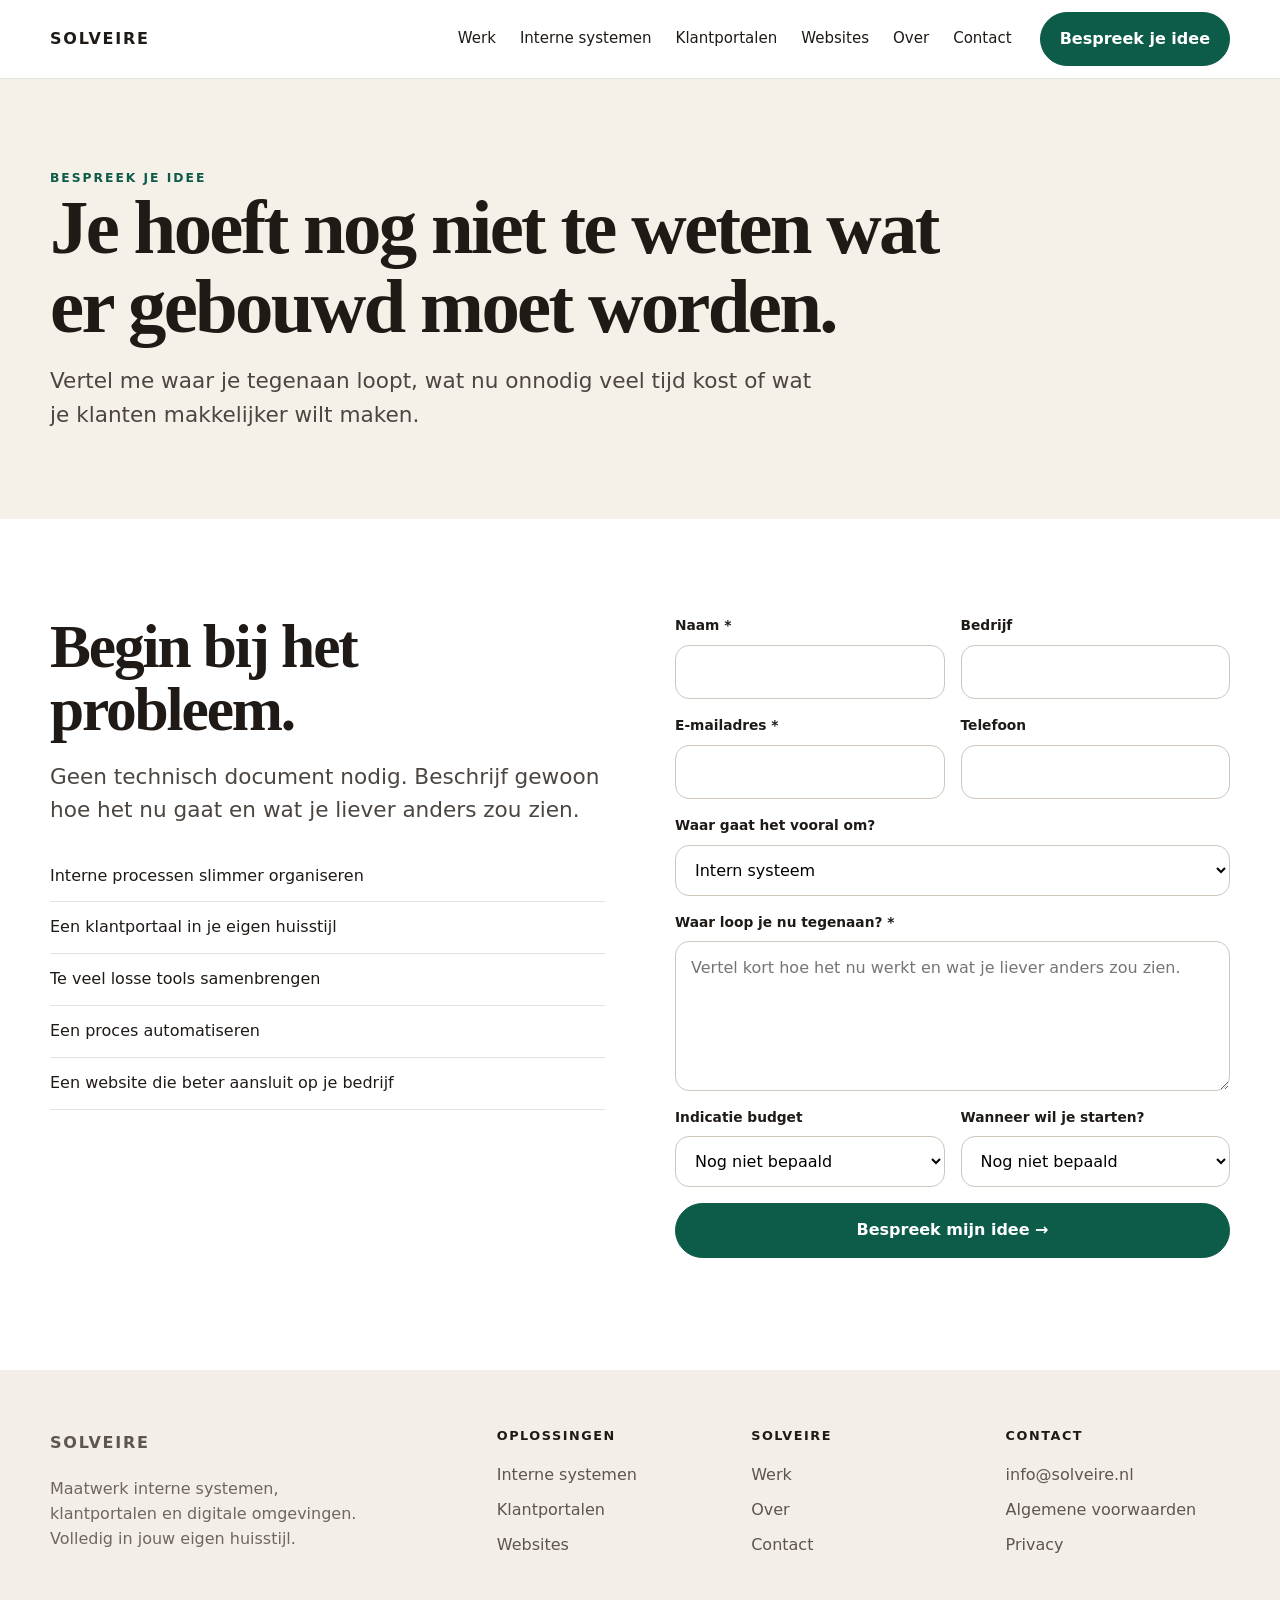
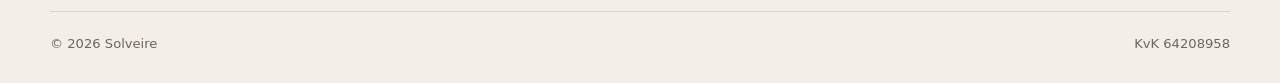
==== contact/index.html @ a2d04979 "Add contact intake page" ====
<!doctype html><html lang="nl"><head><meta charset="utf-8"><meta name="viewport" content="width=device-width,initial-scale=1"><title>Contact | Bespreek je idee met Solveire</title><meta name="description" content="Vertel waar je bedrijf tegenaan loopt. Solveire denkt mee over een maatwerk intern systeem, klantportaal of website."><link rel="stylesheet" href="/assets/site.css"></head><body><header class="site-header"><div class="wrap nav"><a class="brand" href="/">SOLVEIRE</a><button class="menu-btn" data-menu aria-label="Menu">☰</button><nav class="nav-links"><a href="/werk/">Werk</a><a href="/interne-systemen/">Interne systemen</a><a href="/klantportalen/">Klantportalen</a><a href="/websites/">Websites</a><a href="/over/">Over</a><a href="/contact/">Contact</a></nav><a class="btn btn-primary" href="/contact/">Bespreek je idee</a></div></header>
<main><section class="page-hero"><div class="wrap"><div class="eyebrow">Bespreek je idee</div><h1>Je hoeft nog niet te weten wat er gebouwd moet worden.</h1><p class="lead">Vertel me waar je tegenaan loopt, wat nu onnodig veel tijd kost of wat je klanten makkelijker wilt maken.</p></div></section>
<section class="section"><div class="wrap two-col"><div><h2>Begin bij het probleem.</h2><p class="lead">Geen technisch document nodig. Beschrijf gewoon hoe het nu gaat en wat je liever anders zou zien.</p><ul class="list"><li>Interne processen slimmer organiseren</li><li>Een klantportaal in je eigen huisstijl</li><li>Te veel losse tools samenbrengen</li><li>Een proces automatiseren</li><li>Een website die beter aansluit op je bedrijf</li></ul></div><form class="form" data-intake>
<div class="form-grid"><div class="field"><label for="name">Naam *</label><input id="name" name="name" required></div><div class="field"><label for="company">Bedrijf</label><input id="company" name="company"></div></div>
<div class="form-grid"><div class="field"><label for="email">E-mailadres *</label><input id="email" name="email" type="email" required></div><div class="field"><label for="phone">Telefoon</label><input id="phone" name="phone" type="tel"></div></div>
<div class="field"><label for="project_type">Waar gaat het vooral om?</label><select id="project_type" name="project_type"><option>Intern systeem</option><option>Klantportaal</option><option>Processen automatiseren</option><option>Website op maat</option><option>Combinatie / weet ik nog niet</option></select></div>
<div class="field"><label for="goal">Waar loop je nu tegenaan? *</label><textarea id="goal" name="goal" required placeholder="Vertel kort hoe het nu werkt en wat je liever anders zou zien."></textarea></div>
<div class="form-grid"><div class="field"><label for="budget">Indicatie budget</label><select id="budget" name="budget"><option value="">Nog niet bepaald</option><option>Tot €1.500</option><option>€1.500 – €3.000</option><option>€3.000 – €5.000</option><option>€5.000+</option></select></div><div class="field"><label for="timing">Wanneer wil je starten?</label><select id="timing" name="timing"><option value="">Nog niet bepaald</option><option>Zo snel mogelijk</option><option>Binnen 1 maand</option><option>Binnen 3 maanden</option><option>Later</option></select></div></div>
<button class="btn btn-primary" type="submit">Bespreek mijn idee →</button><div class="status" aria-live="polite"></div></form></div></section></main><footer class="footer"><div class="wrap"><div class="footer-grid"><div><a class="brand" href="/">SOLVEIRE</a><p class="muted" style="max-width:330px;margin-top:16px">Maatwerk interne systemen, klantportalen en digitale omgevingen. Volledig in jouw eigen huisstijl.</p></div><div><h4>Oplossingen</h4><a href="/interne-systemen/">Interne systemen</a><a href="/klantportalen/">Klantportalen</a><a href="/websites/">Websites</a></div><div><h4>Solveire</h4><a href="/werk/">Werk</a><a href="/over/">Over</a><a href="/contact/">Contact</a></div><div><h4>Contact</h4><a href="mailto:info@solveire.nl">info@solveire.nl</a><a href="/algemene-voorwaarden/">Algemene voorwaarden</a><a href="/privacy/">Privacy</a></div></div><div class="footer-bottom"><span>© 2026 Solveire</span><span>KvK 64208958</span></div></div></footer><script src="/assets/site.js"></script></body></html>
---- assets/site.css ----
:root{
  --ink:#201a17;--muted:#6f665f;--emerald:#0d5b49;--emerald-dark:#083f34;--cream:#f6f1e8;--sand:#ebe2d6;--white:#fff;--line:rgba(32,26,23,.12);
  --radius:24px;--shadow:0 20px 60px rgba(25,20,16,.10);--max:1180px;
}
*{box-sizing:border-box}html{scroll-behavior:smooth}body{margin:0;font-family:Inter,ui-sans-serif,system-ui,-apple-system,BlinkMacSystemFont,"Segoe UI",sans-serif;color:var(--ink);background:var(--white);line-height:1.55}
a{color:inherit;text-decoration:none}button,input,textarea,select{font:inherit}img{max-width:100%;display:block}
.wrap{width:min(var(--max),calc(100% - 40px));margin:auto}
.eyebrow{font-size:.77rem;letter-spacing:.16em;text-transform:uppercase;font-weight:800;color:var(--emerald)}
h1,h2,h3{font-family:Georgia,"Times New Roman",serif;letter-spacing:-.035em;line-height:1.03;margin:0 0 18px}
h1{font-size:clamp(3.1rem,7vw,6.8rem);max-width:960px}h2{font-size:clamp(2.25rem,4.8vw,4.6rem);max-width:880px}h3{font-size:clamp(1.55rem,2.4vw,2.35rem)}
p{margin:0 0 18px}.lead{font-size:clamp(1.08rem,1.7vw,1.35rem);max-width:780px;color:#4c4540}.muted{color:var(--muted)}
.site-header{position:sticky;top:0;z-index:50;background:rgba(255,255,255,.92);backdrop-filter:blur(18px);border-bottom:1px solid var(--line)}
.nav{min-height:78px;display:flex;align-items:center;gap:28px}.brand{font-weight:900;letter-spacing:.11em}.nav-links{display:flex;gap:24px;margin-left:auto;align-items:center;font-size:.94rem}.nav-links a:hover{color:var(--emerald)}
.btn{display:inline-flex;align-items:center;justify-content:center;gap:10px;border:1px solid var(--ink);padding:14px 19px;border-radius:999px;font-weight:750;transition:.2s ease;background:transparent;cursor:pointer}.btn:hover{transform:translateY(-2px);box-shadow:0 10px 24px rgba(0,0,0,.09)}.btn-primary{background:var(--emerald);color:white;border-color:var(--emerald)}.btn-dark{background:var(--ink);color:white}.btn-light{background:white;border-color:white;color:var(--ink)}.btn-link{border:0;padding:0;border-radius:0;color:var(--emerald)}
.menu-btn{display:none;margin-left:auto;border:0;background:none;font-size:1.5rem}
.hero{padding:86px 0 74px;background:linear-gradient(180deg,var(--cream),#fff)}.hero-grid{display:grid;grid-template-columns:1.08fr .92fr;gap:54px;align-items:center}.hero h1{font-size:clamp(3.2rem,6.5vw,6rem)}.hero-actions{display:flex;gap:14px;flex-wrap:wrap;margin-top:30px}.micro{font-size:.88rem;color:var(--muted);margin-top:20px}
.visual-stack{position:relative;min-height:510px}.visual-panel{position:absolute;background:white;border:1px solid rgba(13,91,73,.15);box-shadow:var(--shadow);border-radius:26px;overflow:hidden}.visual-panel.main{inset:40px 0 40px 34px}.visual-panel.small{right:-16px;bottom:0;width:58%;padding:20px}.visual-top{height:48px;border-bottom:1px solid var(--line);display:flex;align-items:center;padding:0 18px;gap:8px}.dot{width:8px;height:8px;border-radius:50%;background:#d9d0c6}.dashboard{display:grid;grid-template-columns:145px 1fr;min-height:380px}.dash-side{background:var(--emerald-dark);padding:22px;color:white}.dash-side b{display:block;margin-bottom:24px}.dash-side span{display:block;opacity:.72;padding:7px 0;font-size:.8rem}.dash-main{padding:26px}.dash-main .bar{height:11px;background:#e7eee9;border-radius:99px;margin:10px 0}.dash-main .bar.w1{width:70%}.dash-main .bar.w2{width:44%}.mini-grid{display:grid;grid-template-columns:repeat(2,1fr);gap:12px;margin-top:28px}.mini-card{border:1px solid var(--line);padding:15px;border-radius:16px}.mini-card strong{font-size:1.4rem;display:block}
.section{padding:96px 0}.section-soft{background:var(--cream)}.section-dark{background:var(--emerald-dark);color:white}.section-dark .lead,.section-dark .muted{color:rgba(255,255,255,.72)}
.intro-split{display:grid;grid-template-columns:.8fr 1.2fr;gap:70px;align-items:start}.intro-split .big-copy{font-size:clamp(1.4rem,2.7vw,2.25rem);line-height:1.28;font-family:Georgia,"Times New Roman",serif}
.cards{display:grid;grid-template-columns:repeat(3,1fr);gap:18px;margin-top:44px}.card{border-top:1px solid var(--ink);padding:26px 2px 10px}.card .num{font-size:.8rem;letter-spacing:.12em;color:var(--emerald);font-weight:800;margin-bottom:44px}.card p{color:var(--muted)}
.statement{padding:110px 0}.statement h2{max-width:1000px}.statement strong{color:var(--emerald)}
.brand-band{display:grid;grid-template-columns:1fr 1fr;gap:28px;align-items:center}.brand-sample{border-radius:28px;background:var(--emerald);padding:34px;color:white;min-height:410px;display:flex;flex-direction:column;justify-content:space-between}.brand-sample .portal{background:white;color:var(--ink);border-radius:20px;padding:22px}.portal-row{display:flex;justify-content:space-between;padding:12px 0;border-bottom:1px solid var(--line)}
.process{display:grid;grid-template-columns:repeat(5,1fr);gap:14px;margin-top:44px}.step{padding:22px;border:1px solid var(--line);border-radius:18px;min-height:190px}.step b{font-size:.78rem;color:var(--emerald);letter-spacing:.12em}.step h3{font-family:inherit;font-size:1.08rem;letter-spacing:-.01em;margin-top:38px}
.case-grid{display:grid;grid-template-columns:repeat(3,1fr);gap:20px;margin-top:40px}.case{border:1px solid var(--line);border-radius:22px;overflow:hidden;background:white}.case-visual{aspect-ratio:16/10;background:linear-gradient(135deg,#0d5b49,#18312a);padding:24px;color:white;display:flex;align-items:end}.case-body{padding:24px}.tag{display:inline-flex;padding:7px 10px;border:1px solid var(--line);border-radius:999px;font-size:.76rem;margin-bottom:14px}
.cta{padding:90px 0;background:var(--ink);color:white}.cta-grid{display:grid;grid-template-columns:1.2fr .8fr;gap:50px;align-items:end}.cta h2{max-width:780px}.cta .lead{color:rgba(255,255,255,.68)}
.page-hero{padding:90px 0 70px;background:var(--cream)}.page-hero h1{font-size:clamp(3rem,6vw,5.8rem)}
.feature-grid{display:grid;grid-template-columns:repeat(2,1fr);gap:1px;background:var(--line);border:1px solid var(--line);margin-top:45px}.feature{background:white;padding:32px}.feature h3{font-family:inherit;font-size:1.18rem;letter-spacing:0}.feature p{color:var(--muted)}
.two-col{display:grid;grid-template-columns:1fr 1fr;gap:70px;align-items:start}.list{padding:0;margin:24px 0 0;list-style:none}.list li{padding:13px 0;border-bottom:1px solid var(--line)}
.form{display:grid;gap:16px}.form-grid{display:grid;grid-template-columns:1fr 1fr;gap:16px}.field{display:grid;gap:8px}.field label{font-size:.86rem;font-weight:750}.field input,.field textarea,.field select{width:100%;border:1px solid #cfc6bd;background:white;border-radius:14px;padding:14px 15px;outline:none}.field input:focus,.field textarea:focus,.field select:focus{border-color:var(--emerald);box-shadow:0 0 0 3px rgba(13,91,73,.10)}.field textarea{min-height:150px;resize:vertical}.status{font-size:.9rem}
.footer{padding:56px 0 28px;background:#f3eee7}.footer-grid{display:grid;grid-template-columns:1.3fr repeat(3,.7fr);gap:30px}.footer h4{margin:0 0 12px;font-size:.8rem;text-transform:uppercase;letter-spacing:.12em}.footer a{display:block;padding:5px 0;color:#5e554f}.footer-bottom{display:flex;justify-content:space-between;border-top:1px solid var(--line);padding-top:22px;margin-top:42px;font-size:.82rem;color:var(--muted)}
@media(max-width:900px){.nav-links{display:none;position:absolute;top:78px;left:0;right:0;background:white;padding:22px 20px;border-bottom:1px solid var(--line);flex-direction:column;align-items:flex-start}.nav-links.open{display:flex}.menu-btn{display:block}.nav>.btn{display:none}.hero-grid,.intro-split,.brand-band,.two-col,.cta-grid{grid-template-columns:1fr}.visual-stack{min-height:430px}.cards,.case-grid{grid-template-columns:1fr}.process{grid-template-columns:1fr 1fr}.footer-grid{grid-template-columns:1fr 1fr}.hero{padding-top:62px}}
@media(max-width:560px){.wrap{width:min(100% - 28px,var(--max))}.section{padding:72px 0}.hero{padding:56px 0}.hero-actions{flex-direction:column;align-items:stretch}.visual-stack{min-height:350px}.visual-panel.main{inset:20px 0 32px 0}.visual-panel.small{display:none}.dashboard{grid-template-columns:92px 1fr}.dash-side{padding:14px}.dash-main{padding:16px}.process,.feature-grid,.form-grid,.footer-grid{grid-template-columns:1fr}.cta{padding:70px 0}.footer-bottom{display:block}.footer-bottom span{display:block;margin-top:8px}}
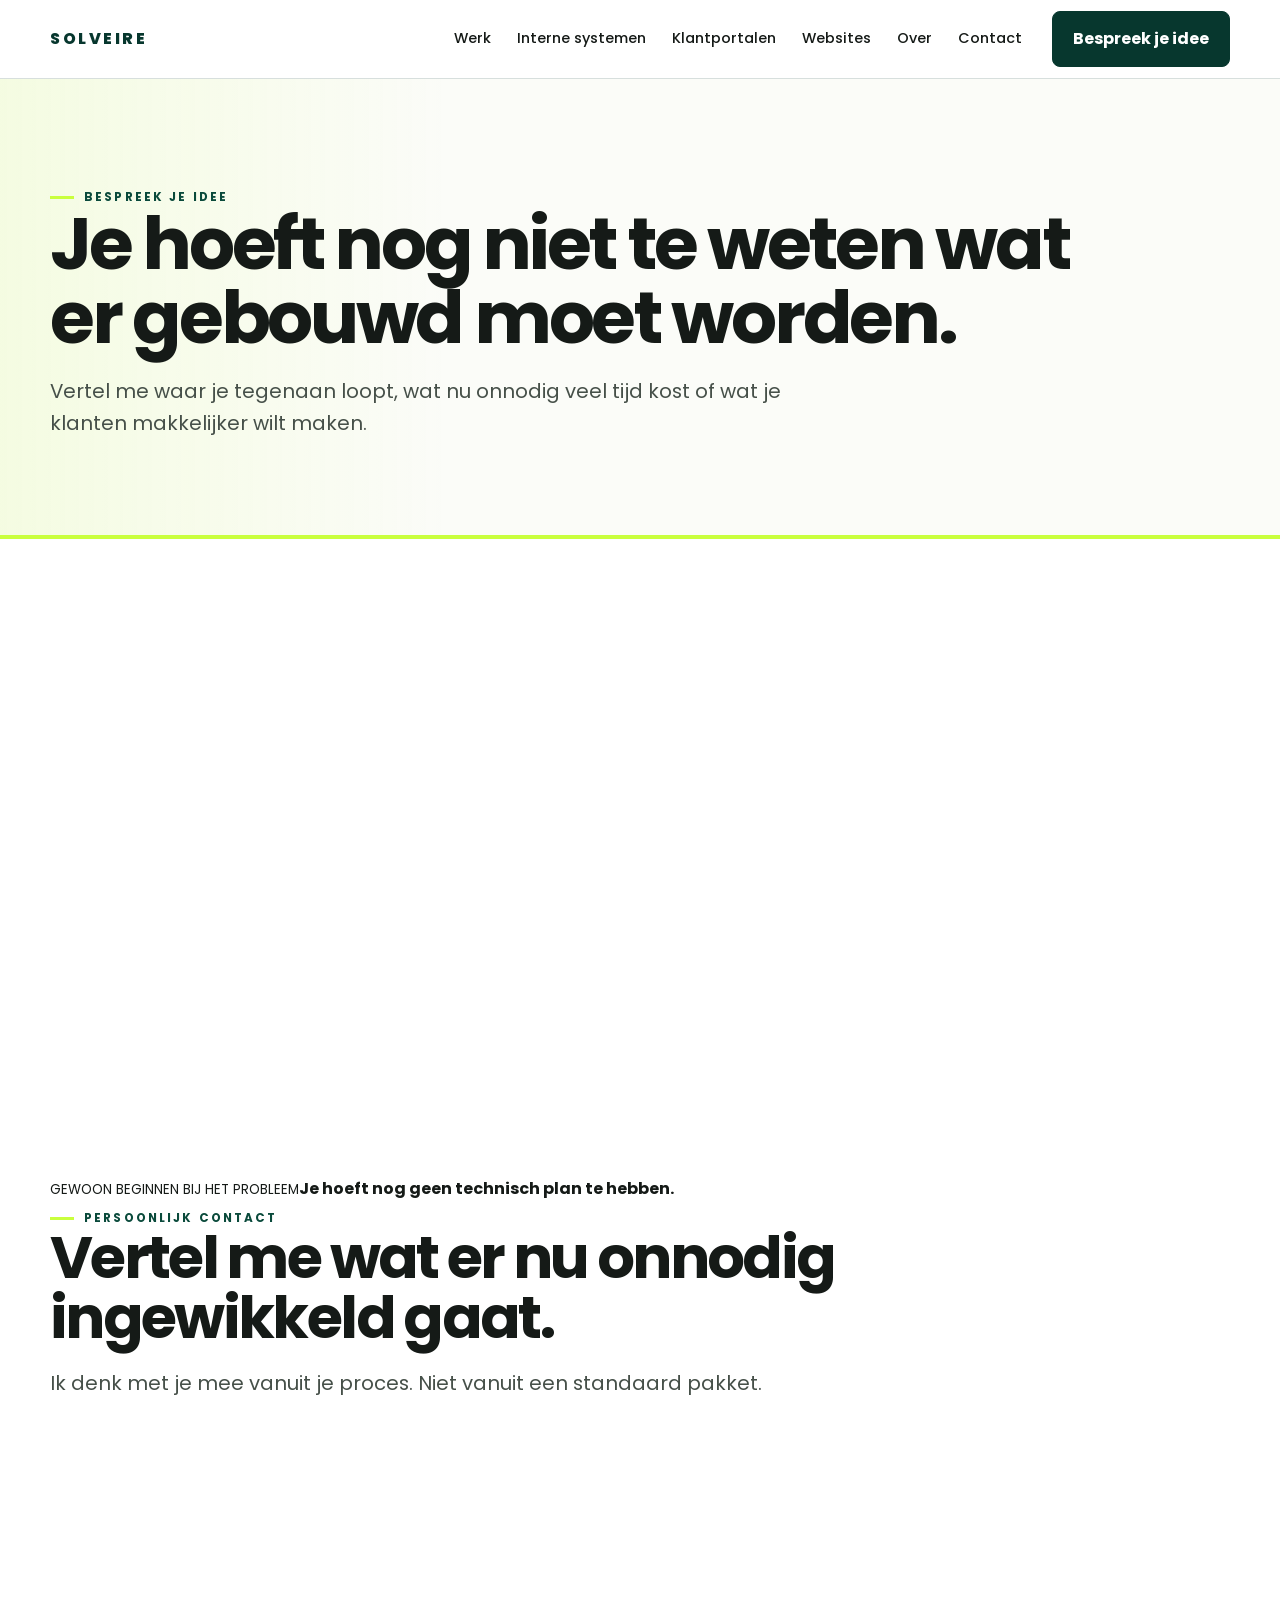
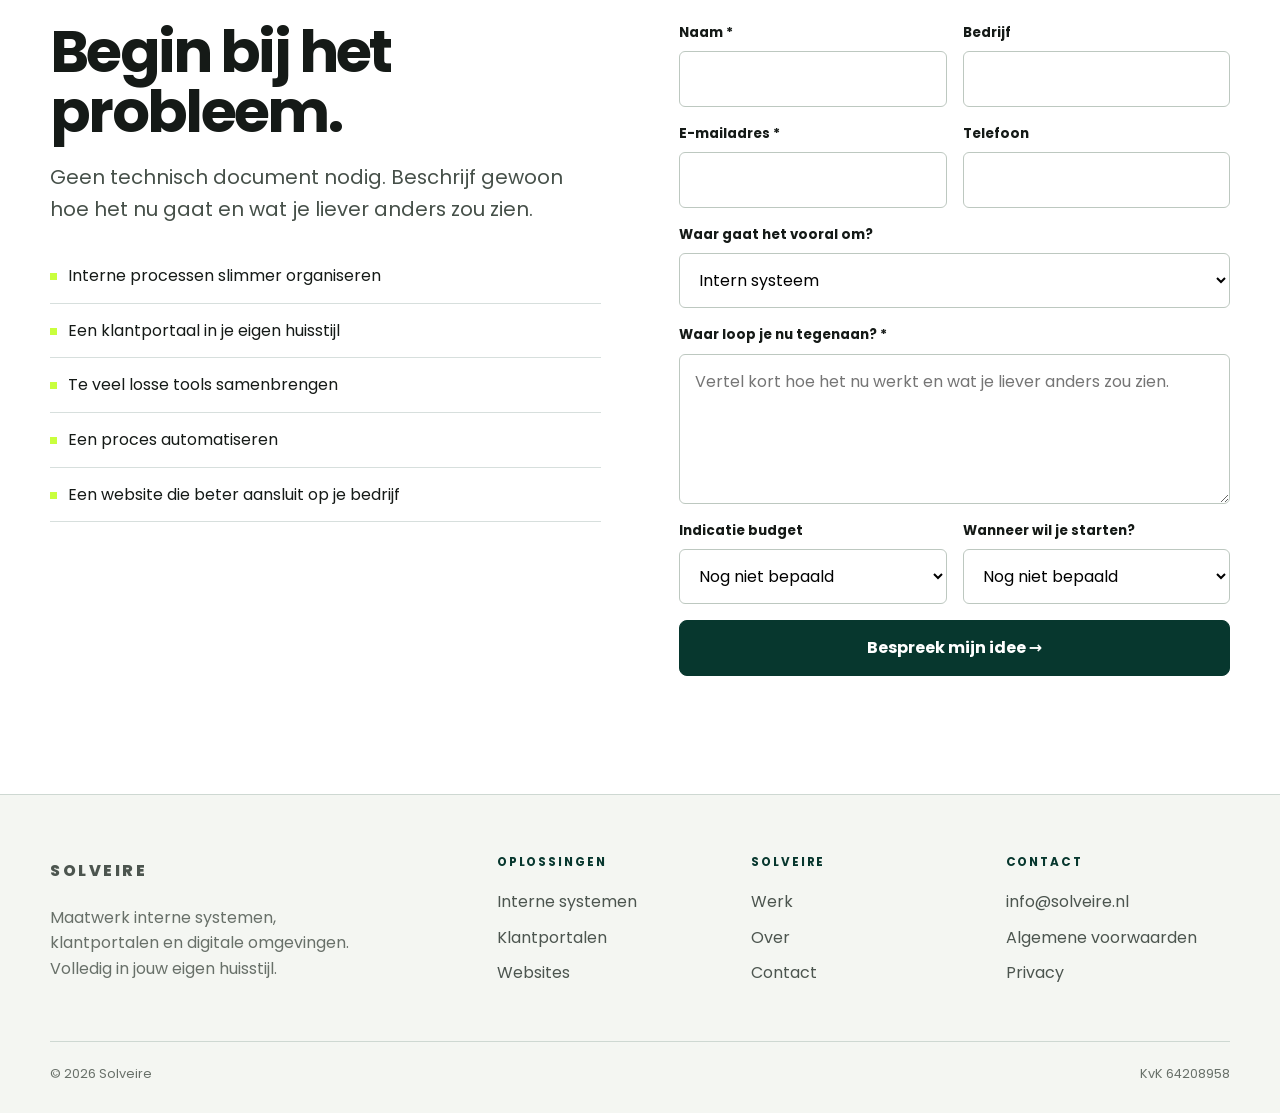
==== commit e26f9be1: "Integrate founder photography across contact/index.html" ====
--- a/contact/index.html
+++ b/contact/index.html
@@ -1,6 +1,6 @@
 <!doctype html><html lang="nl"><head><meta charset="utf-8"><meta name="viewport" content="width=device-width,initial-scale=1"><title>Contact | Bespreek je idee met Solveire</title><meta name="description" content="Vertel waar je bedrijf tegenaan loopt. Solveire denkt mee over een maatwerk intern systeem, klantportaal of website."><link rel="stylesheet" href="/assets/site.css"></head><body><header class="site-header"><div class="wrap nav"><a class="brand" href="/">SOLVEIRE</a><button class="menu-btn" data-menu aria-label="Menu">☰</button><nav class="nav-links"><a href="/werk/">Werk</a><a href="/interne-systemen/">Interne systemen</a><a href="/klantportalen/">Klantportalen</a><a href="/websites/">Websites</a><a href="/over/">Over</a><a href="/contact/">Contact</a></nav><a class="btn btn-primary" href="/contact/">Bespreek je idee</a></div></header>
 <main><section class="page-hero"><div class="wrap"><div class="eyebrow">Bespreek je idee</div><h1>Je hoeft nog niet te weten wat er gebouwd moet worden.</h1><p class="lead">Vertel me waar je tegenaan loopt, wat nu onnodig veel tijd kost of wat je klanten makkelijker wilt maken.</p></div></section>
-<section class="section"><div class="wrap two-col"><div><h2>Begin bij het probleem.</h2><p class="lead">Geen technisch document nodig. Beschrijf gewoon hoe het nu gaat en wat je liever anders zou zien.</p><ul class="list"><li>Interne processen slimmer organiseren</li><li>Een klantportaal in je eigen huisstijl</li><li>Te veel losse tools samenbrengen</li><li>Een proces automatiseren</li><li>Een website die beter aansluit op je bedrijf</li></ul></div><form class="form" data-intake>
+<section class="section contact-intro"><div class="wrap contact-photo-grid"><div class="photo-stage photo-stage-dark contact-photo"><img src="/assets/photos/portrait-close.webp" alt="Prescilla van Solveire"><div class="photo-ui-card"><small>GEWOON BEGINNEN BIJ HET PROBLEEM</small><strong>Je hoeft nog geen technisch plan te hebben.</strong></div></div><div><div class="eyebrow">Persoonlijk contact</div><h2>Vertel me wat er nu onnodig ingewikkeld gaat.</h2><p class="lead">Ik denk met je mee vanuit je proces. Niet vanuit een standaard pakket.</p></div></div></section><section class="section"><div class="wrap two-col"><div><h2>Begin bij het probleem.</h2><p class="lead">Geen technisch document nodig. Beschrijf gewoon hoe het nu gaat en wat je liever anders zou zien.</p><ul class="list"><li>Interne processen slimmer organiseren</li><li>Een klantportaal in je eigen huisstijl</li><li>Te veel losse tools samenbrengen</li><li>Een proces automatiseren</li><li>Een website die beter aansluit op je bedrijf</li></ul></div><form class="form" data-intake>
 <div class="form-grid"><div class="field"><label for="name">Naam *</label><input id="name" name="name" required></div><div class="field"><label for="company">Bedrijf</label><input id="company" name="company"></div></div>
 <div class="form-grid"><div class="field"><label for="email">E-mailadres *</label><input id="email" name="email" type="email" required></div><div class="field"><label for="phone">Telefoon</label><input id="phone" name="phone" type="tel"></div></div>
 <div class="field"><label for="project_type">Waar gaat het vooral om?</label><select id="project_type" name="project_type"><option>Intern systeem</option><option>Klantportaal</option><option>Processen automatiseren</option><option>Website op maat</option><option>Combinatie / weet ik nog niet</option></select></div>
--- a/assets/site.css
+++ b/assets/site.css
@@ -1,32 +1,283 @@
+@import url('https://fonts.googleapis.com/css2?family=Poppins:wght@400;500;600;700;800&display=swap');
 :root{
-  --ink:#201a17;--muted:#6f665f;--emerald:#0d5b49;--emerald-dark:#083f34;--cream:#f6f1e8;--sand:#ebe2d6;--white:#fff;--line:rgba(32,26,23,.12);
-  --radius:24px;--shadow:0 20px 60px rgba(25,20,16,.10);--max:1180px;
-}
-*{box-sizing:border-box}html{scroll-behavior:smooth}body{margin:0;font-family:Inter,ui-sans-serif,system-ui,-apple-system,BlinkMacSystemFont,"Segoe UI",sans-serif;color:var(--ink);background:var(--white);line-height:1.55}
-a{color:inherit;text-decoration:none}button,input,textarea,select{font:inherit}img{max-width:100%;display:block}
-.wrap{width:min(var(--max),calc(100% - 40px));margin:auto}
-.eyebrow{font-size:.77rem;letter-spacing:.16em;text-transform:uppercase;font-weight:800;color:var(--emerald)}
-h1,h2,h3{font-family:Georgia,"Times New Roman",serif;letter-spacing:-.035em;line-height:1.03;margin:0 0 18px}
-h1{font-size:clamp(3.1rem,7vw,6.8rem);max-width:960px}h2{font-size:clamp(2.25rem,4.8vw,4.6rem);max-width:880px}h3{font-size:clamp(1.55rem,2.4vw,2.35rem)}
-p{margin:0 0 18px}.lead{font-size:clamp(1.08rem,1.7vw,1.35rem);max-width:780px;color:#4c4540}.muted{color:var(--muted)}
-.site-header{position:sticky;top:0;z-index:50;background:rgba(255,255,255,.92);backdrop-filter:blur(18px);border-bottom:1px solid var(--line)}
-.nav{min-height:78px;display:flex;align-items:center;gap:28px}.brand{font-weight:900;letter-spacing:.11em}.nav-links{display:flex;gap:24px;margin-left:auto;align-items:center;font-size:.94rem}.nav-links a:hover{color:var(--emerald)}
-.btn{display:inline-flex;align-items:center;justify-content:center;gap:10px;border:1px solid var(--ink);padding:14px 19px;border-radius:999px;font-weight:750;transition:.2s ease;background:transparent;cursor:pointer}.btn:hover{transform:translateY(-2px);box-shadow:0 10px 24px rgba(0,0,0,.09)}.btn-primary{background:var(--emerald);color:white;border-color:var(--emerald)}.btn-dark{background:var(--ink);color:white}.btn-light{background:white;border-color:white;color:var(--ink)}.btn-link{border:0;padding:0;border-radius:0;color:var(--emerald)}
+  --ink:#151a17;
+  --muted:#687069;
+  --emerald:#0a4a3b;
+  --emerald-deep:#07372e;
+  --lime:#c9ff3d;
+  --lime-soft:#efffc3;
+  --cream:#f7f7f2;
+  --white:#ffffff;
+  --line:rgba(7,55,46,.16);
+  --shadow:0 18px 50px rgba(7,55,46,.10);
+  --max:1180px;
+}
+*{box-sizing:border-box}
+html{scroll-behavior:smooth}
+body{
+  margin:0;
+  font-family:Poppins,Inter,ui-sans-serif,system-ui,-apple-system,BlinkMacSystemFont,"Segoe UI",sans-serif;
+  color:var(--ink);
+  background:var(--white);
+  line-height:1.6;
+  -webkit-font-smoothing:antialiased;
+}
+a{color:inherit;text-decoration:none}
+button,input,textarea,select{font:inherit}
+img{max-width:100%;display:block}
+.wrap{width:min(var(--max),calc(100% - 44px));margin:auto}
+
+.eyebrow{
+  display:inline-flex;align-items:center;gap:10px;
+  font-size:.74rem;letter-spacing:.18em;text-transform:uppercase;
+  font-weight:700;color:var(--emerald);
+}
+.eyebrow:before{content:"";width:24px;height:3px;background:var(--lime);display:inline-block}
+
+h1,h2,h3{
+  font-family:Poppins,Inter,ui-sans-serif,system-ui,sans-serif;
+  letter-spacing:-.045em;
+  line-height:1.02;
+  margin:0 0 20px;
+  font-weight:650;
+}
+h1{font-size:clamp(3rem,6.6vw,6.2rem);max-width:1040px}
+h2{font-size:clamp(2.2rem,4.6vw,4.5rem);max-width:920px}
+h3{font-size:clamp(1.45rem,2vw,2.05rem)}
+p{margin:0 0 18px}
+.lead{font-size:clamp(1.05rem,1.55vw,1.27rem);max-width:790px;color:#465049;font-weight:400}
+.muted{color:var(--muted)}
+
+.site-header{
+  position:sticky;top:0;z-index:50;
+  background:rgba(255,255,255,.94);
+  backdrop-filter:blur(18px);
+  border-bottom:1px solid var(--line)
+}
+.nav{min-height:78px;display:flex;align-items:center;gap:30px}
+.brand{font-weight:800;letter-spacing:.16em;color:var(--emerald-deep)}
+.nav-links{display:flex;gap:26px;margin-left:auto;align-items:center;font-size:.9rem;font-weight:500}
+.nav-links a{position:relative}
+.nav-links a:after{content:"";position:absolute;left:0;bottom:-9px;width:0;height:2px;background:var(--lime);transition:.2s ease}
+.nav-links a:hover:after{width:100%}
+
+.btn{
+  display:inline-flex;align-items:center;justify-content:center;gap:10px;
+  border:1px solid var(--emerald-deep);
+  padding:14px 20px;
+  border-radius:8px;
+  font-weight:650;
+  transition:.2s ease;
+  background:transparent;cursor:pointer;
+}
+.btn:hover{transform:translateY(-2px);box-shadow:0 10px 24px rgba(7,55,46,.10)}
+.btn-primary{background:var(--emerald-deep);color:white;border-color:var(--emerald-deep);box-shadow:none}.btn-primary:hover{background:var(--emerald);border-color:var(--emerald)}
+.btn-dark{background:var(--ink);color:white}
+.btn-light{background:white;border-color:white;color:var(--emerald-deep)}
+.btn-link{border:0;padding:0;border-radius:0;color:var(--emerald-deep);box-shadow:none}
+.btn-link:hover{box-shadow:none;transform:none;color:var(--emerald)}
 .menu-btn{display:none;margin-left:auto;border:0;background:none;font-size:1.5rem}
-.hero{padding:86px 0 74px;background:linear-gradient(180deg,var(--cream),#fff)}.hero-grid{display:grid;grid-template-columns:1.08fr .92fr;gap:54px;align-items:center}.hero h1{font-size:clamp(3.2rem,6.5vw,6rem)}.hero-actions{display:flex;gap:14px;flex-wrap:wrap;margin-top:30px}.micro{font-size:.88rem;color:var(--muted);margin-top:20px}
-.visual-stack{position:relative;min-height:510px}.visual-panel{position:absolute;background:white;border:1px solid rgba(13,91,73,.15);box-shadow:var(--shadow);border-radius:26px;overflow:hidden}.visual-panel.main{inset:40px 0 40px 34px}.visual-panel.small{right:-16px;bottom:0;width:58%;padding:20px}.visual-top{height:48px;border-bottom:1px solid var(--line);display:flex;align-items:center;padding:0 18px;gap:8px}.dot{width:8px;height:8px;border-radius:50%;background:#d9d0c6}.dashboard{display:grid;grid-template-columns:145px 1fr;min-height:380px}.dash-side{background:var(--emerald-dark);padding:22px;color:white}.dash-side b{display:block;margin-bottom:24px}.dash-side span{display:block;opacity:.72;padding:7px 0;font-size:.8rem}.dash-main{padding:26px}.dash-main .bar{height:11px;background:#e7eee9;border-radius:99px;margin:10px 0}.dash-main .bar.w1{width:70%}.dash-main .bar.w2{width:44%}.mini-grid{display:grid;grid-template-columns:repeat(2,1fr);gap:12px;margin-top:28px}.mini-card{border:1px solid var(--line);padding:15px;border-radius:16px}.mini-card strong{font-size:1.4rem;display:block}
-.section{padding:96px 0}.section-soft{background:var(--cream)}.section-dark{background:var(--emerald-dark);color:white}.section-dark .lead,.section-dark .muted{color:rgba(255,255,255,.72)}
-.intro-split{display:grid;grid-template-columns:.8fr 1.2fr;gap:70px;align-items:start}.intro-split .big-copy{font-size:clamp(1.4rem,2.7vw,2.25rem);line-height:1.28;font-family:Georgia,"Times New Roman",serif}
-.cards{display:grid;grid-template-columns:repeat(3,1fr);gap:18px;margin-top:44px}.card{border-top:1px solid var(--ink);padding:26px 2px 10px}.card .num{font-size:.8rem;letter-spacing:.12em;color:var(--emerald);font-weight:800;margin-bottom:44px}.card p{color:var(--muted)}
-.statement{padding:110px 0}.statement h2{max-width:1000px}.statement strong{color:var(--emerald)}
-.brand-band{display:grid;grid-template-columns:1fr 1fr;gap:28px;align-items:center}.brand-sample{border-radius:28px;background:var(--emerald);padding:34px;color:white;min-height:410px;display:flex;flex-direction:column;justify-content:space-between}.brand-sample .portal{background:white;color:var(--ink);border-radius:20px;padding:22px}.portal-row{display:flex;justify-content:space-between;padding:12px 0;border-bottom:1px solid var(--line)}
-.process{display:grid;grid-template-columns:repeat(5,1fr);gap:14px;margin-top:44px}.step{padding:22px;border:1px solid var(--line);border-radius:18px;min-height:190px}.step b{font-size:.78rem;color:var(--emerald);letter-spacing:.12em}.step h3{font-family:inherit;font-size:1.08rem;letter-spacing:-.01em;margin-top:38px}
-.case-grid{display:grid;grid-template-columns:repeat(3,1fr);gap:20px;margin-top:40px}.case{border:1px solid var(--line);border-radius:22px;overflow:hidden;background:white}.case-visual{aspect-ratio:16/10;background:linear-gradient(135deg,#0d5b49,#18312a);padding:24px;color:white;display:flex;align-items:end}.case-body{padding:24px}.tag{display:inline-flex;padding:7px 10px;border:1px solid var(--line);border-radius:999px;font-size:.76rem;margin-bottom:14px}
-.cta{padding:90px 0;background:var(--ink);color:white}.cta-grid{display:grid;grid-template-columns:1.2fr .8fr;gap:50px;align-items:end}.cta h2{max-width:780px}.cta .lead{color:rgba(255,255,255,.68)}
-.page-hero{padding:90px 0 70px;background:var(--cream)}.page-hero h1{font-size:clamp(3rem,6vw,5.8rem)}
-.feature-grid{display:grid;grid-template-columns:repeat(2,1fr);gap:1px;background:var(--line);border:1px solid var(--line);margin-top:45px}.feature{background:white;padding:32px}.feature h3{font-family:inherit;font-size:1.18rem;letter-spacing:0}.feature p{color:var(--muted)}
-.two-col{display:grid;grid-template-columns:1fr 1fr;gap:70px;align-items:start}.list{padding:0;margin:24px 0 0;list-style:none}.list li{padding:13px 0;border-bottom:1px solid var(--line)}
-.form{display:grid;gap:16px}.form-grid{display:grid;grid-template-columns:1fr 1fr;gap:16px}.field{display:grid;gap:8px}.field label{font-size:.86rem;font-weight:750}.field input,.field textarea,.field select{width:100%;border:1px solid #cfc6bd;background:white;border-radius:14px;padding:14px 15px;outline:none}.field input:focus,.field textarea:focus,.field select:focus{border-color:var(--emerald);box-shadow:0 0 0 3px rgba(13,91,73,.10)}.field textarea{min-height:150px;resize:vertical}.status{font-size:.9rem}
-.footer{padding:56px 0 28px;background:#f3eee7}.footer-grid{display:grid;grid-template-columns:1.3fr repeat(3,.7fr);gap:30px}.footer h4{margin:0 0 12px;font-size:.8rem;text-transform:uppercase;letter-spacing:.12em}.footer a{display:block;padding:5px 0;color:#5e554f}.footer-bottom{display:flex;justify-content:space-between;border-top:1px solid var(--line);padding-top:22px;margin-top:42px;font-size:.82rem;color:var(--muted)}
-@media(max-width:900px){.nav-links{display:none;position:absolute;top:78px;left:0;right:0;background:white;padding:22px 20px;border-bottom:1px solid var(--line);flex-direction:column;align-items:flex-start}.nav-links.open{display:flex}.menu-btn{display:block}.nav>.btn{display:none}.hero-grid,.intro-split,.brand-band,.two-col,.cta-grid{grid-template-columns:1fr}.visual-stack{min-height:430px}.cards,.case-grid{grid-template-columns:1fr}.process{grid-template-columns:1fr 1fr}.footer-grid{grid-template-columns:1fr 1fr}.hero{padding-top:62px}}
-@media(max-width:560px){.wrap{width:min(100% - 28px,var(--max))}.section{padding:72px 0}.hero{padding:56px 0}.hero-actions{flex-direction:column;align-items:stretch}.visual-stack{min-height:350px}.visual-panel.main{inset:20px 0 32px 0}.visual-panel.small{display:none}.dashboard{grid-template-columns:92px 1fr}.dash-side{padding:14px}.dash-main{padding:16px}.process,.feature-grid,.form-grid,.footer-grid{grid-template-columns:1fr}.cta{padding:70px 0}.footer-bottom{display:block}.footer-bottom span{display:block;margin-top:8px}}
+
+.hero{
+  position:relative;
+  padding:100px 0 86px;
+  background:
+    linear-gradient(90deg,rgba(201,255,61,.11),transparent 30%),
+    linear-gradient(180deg,#fbfcf8 0%,#fff 100%);
+  border-bottom:1px solid var(--line);
+}
+.hero:after{
+  content:"";position:absolute;left:0;bottom:0;width:100%;height:4px;
+  background:linear-gradient(90deg,var(--lime) 0 17%,var(--emerald-deep) 17% 100%)
+}
+.hero-grid{display:grid;grid-template-columns:1.08fr .92fr;gap:62px;align-items:center}
+.hero h1{font-size:clamp(3.2rem,6.25vw,5.9rem)}
+.hero-actions{display:flex;gap:14px;flex-wrap:wrap;margin-top:32px}
+.micro{font-size:.84rem;color:var(--muted);margin-top:20px}
+
+.visual-stack{position:relative;min-height:510px}
+.visual-panel{
+  position:absolute;background:white;
+  border:1px solid var(--line);
+  box-shadow:var(--shadow);
+  border-radius:10px;
+  overflow:hidden
+}
+.visual-panel.main{inset:36px 0 42px 34px;border-top:4px solid var(--lime)}
+.visual-panel.small{right:-10px;bottom:0;width:58%;padding:20px;border-left:4px solid var(--lime)}
+.visual-top{height:46px;border-bottom:1px solid var(--line);display:flex;align-items:center;padding:0 18px;gap:8px;background:#fbfcfa}
+.dot{width:7px;height:7px;border-radius:50%;background:#bfc8c2}
+.dashboard{display:grid;grid-template-columns:145px 1fr;min-height:380px}
+.dash-side{background:var(--emerald-deep);padding:22px;color:white}
+.dash-side b{display:block;margin-bottom:26px;color:var(--lime);letter-spacing:.08em}
+.dash-side span{display:block;opacity:.76;padding:7px 0;font-size:.78rem}
+.dash-main{padding:28px}
+.dash-main .bar{height:9px;background:#e8eee9;margin:10px 0;border-radius:2px}
+.dash-main .bar.w1{width:70%}.dash-main .bar.w2{width:44%}
+.mini-grid{display:grid;grid-template-columns:repeat(2,1fr);gap:12px;margin-top:28px}
+.mini-card{border:1px solid var(--line);padding:16px;border-radius:6px}
+.mini-card strong{font-size:1.4rem;display:block;color:var(--emerald-deep)}
+
+.section{padding:102px 0}
+.section-soft{background:var(--cream)}
+.section-dark{background:var(--emerald-deep);color:white}
+.section-dark .lead,.section-dark .muted{color:rgba(255,255,255,.72)}
+.section-dark .eyebrow{color:white}
+.section-dark .eyebrow:before{background:var(--lime)}
+
+.intro-split{display:grid;grid-template-columns:.7fr 1.3fr;gap:80px;align-items:start}
+.intro-split .big-copy{font-size:clamp(1.45rem,2.5vw,2.2rem);line-height:1.3;font-weight:600;letter-spacing:-.03em}
+
+.cards{display:grid;grid-template-columns:repeat(3,1fr);gap:0;margin-top:48px;border-top:1px solid var(--line);border-bottom:1px solid var(--line)}
+.card{padding:34px 30px 30px;border-right:1px solid var(--line);min-height:360px;background:white}
+.card:first-child{border-left:1px solid var(--line)}
+.card .num{font-size:.74rem;letter-spacing:.18em;color:var(--emerald);font-weight:700;margin-bottom:56px}
+.card .num:after{content:"";display:block;width:34px;height:3px;background:var(--lime);margin-top:12px}
+.card p{color:var(--muted)}
+
+.statement{padding:118px 0;border-top:1px solid var(--line);border-bottom:1px solid var(--line)}
+.statement h2{max-width:1040px}
+.statement strong{color:var(--emerald-deep);text-decoration:underline;text-decoration-color:var(--lime);text-decoration-thickness:5px;text-underline-offset:8px}
+
+.brand-band{display:grid;grid-template-columns:1fr 1fr;gap:42px;align-items:center}
+.brand-sample{
+  border-radius:8px;background:var(--emerald);
+  padding:34px;color:white;min-height:410px;
+  display:flex;flex-direction:column;justify-content:space-between;
+  border-top:5px solid var(--lime)
+}
+.brand-sample .portal{background:white;color:var(--ink);border-radius:5px;padding:22px}
+.portal-row{display:flex;justify-content:space-between;padding:12px 0;border-bottom:1px solid var(--line)}
+
+.process{display:grid;grid-template-columns:repeat(5,1fr);gap:0;margin-top:48px;border:1px solid var(--line)}
+.step{padding:25px;border-right:1px solid var(--line);min-height:205px;background:white}
+.step:last-child{border-right:0}
+.step b{font-size:.72rem;color:var(--emerald);letter-spacing:.18em}
+.step b:after{content:"";display:block;width:28px;height:3px;background:var(--lime);margin-top:10px}
+.step h3{font-size:1.05rem;letter-spacing:-.02em;margin-top:40px;font-weight:650}
+
+.case-grid{display:grid;grid-template-columns:repeat(3,1fr);gap:18px;margin-top:42px}
+.case{border:1px solid var(--line);border-radius:8px;overflow:hidden;background:white;transition:.2s ease}
+.case:hover{transform:translateY(-4px);box-shadow:var(--shadow)}
+.case-visual{aspect-ratio:16/10;background:linear-gradient(135deg,var(--emerald-deep),#0c5f4c);padding:24px;color:white;display:flex;align-items:end;border-bottom:4px solid var(--lime)}
+.case-body{padding:24px}
+.tag{display:inline-flex;padding:6px 9px;border:1px solid var(--line);border-radius:4px;font-size:.72rem;margin-bottom:14px;text-transform:uppercase;letter-spacing:.08em;font-weight:650}
+
+.cta{padding:96px 0;background:var(--emerald-deep);color:white;border-top:5px solid var(--lime)}
+.cta-grid{display:grid;grid-template-columns:1.2fr .8fr;gap:50px;align-items:end}
+.cta h2{max-width:790px}
+.cta .lead{color:rgba(255,255,255,.70)}
+
+.page-hero{
+  padding:102px 0 78px;
+  background:linear-gradient(90deg,rgba(201,255,61,.12),transparent 35%),#fbfcf8;
+  border-bottom:4px solid var(--lime)
+}
+.page-hero h1{font-size:clamp(3rem,5.7vw,5.6rem)}
+
+.feature-grid{display:grid;grid-template-columns:repeat(2,1fr);gap:1px;background:var(--line);border:1px solid var(--line);margin-top:48px}
+.feature{background:white;padding:34px}
+.feature h3{font-size:1.12rem;letter-spacing:-.015em;font-weight:650}
+.feature p{color:var(--muted)}
+
+.two-col{display:grid;grid-template-columns:1fr 1fr;gap:78px;align-items:start}
+.list{padding:0;margin:24px 0 0;list-style:none}
+.list li{padding:14px 0;border-bottom:1px solid var(--line);position:relative;padding-left:18px}
+.list li:before{content:"";position:absolute;left:0;top:24px;width:7px;height:7px;background:var(--lime)}
+
+.form{display:grid;gap:16px}
+.form-grid{display:grid;grid-template-columns:1fr 1fr;gap:16px}
+.field{display:grid;gap:8px}
+.field label{font-size:.84rem;font-weight:650}
+.field input,.field textarea,.field select{
+  width:100%;border:1px solid #bdc8c0;background:white;
+  border-radius:6px;padding:14px 15px;outline:none
+}
+.field input:focus,.field textarea:focus,.field select:focus{border-color:var(--emerald);box-shadow:0 0 0 3px rgba(201,255,61,.28)}
+.field textarea{min-height:150px;resize:vertical}
+.status{font-size:.9rem}
+
+.footer{padding:58px 0 28px;background:#f4f6f2;border-top:1px solid var(--line)}
+.footer-grid{display:grid;grid-template-columns:1.3fr repeat(3,.7fr);gap:30px}
+.footer h4{margin:0 0 12px;font-size:.74rem;text-transform:uppercase;letter-spacing:.16em;color:var(--emerald-deep)}
+.footer a{display:block;padding:5px 0;color:#4c554f}
+.footer-bottom{display:flex;justify-content:space-between;border-top:1px solid var(--line);padding-top:22px;margin-top:42px;font-size:.8rem;color:var(--muted)}
+
+@media(max-width:900px){
+  .nav-links{display:none;position:absolute;top:78px;left:0;right:0;background:white;padding:22px 20px;border-bottom:1px solid var(--line);flex-direction:column;align-items:flex-start}
+  .nav-links.open{display:flex}.menu-btn{display:block}.nav>.btn{display:none}
+  .hero-grid,.intro-split,.brand-band,.two-col,.cta-grid{grid-template-columns:1fr}
+  .visual-stack{min-height:430px}.cards,.case-grid{grid-template-columns:1fr}.card{border-left:1px solid var(--line);border-bottom:1px solid var(--line);min-height:auto}.cards{border-bottom:0}
+  .process{grid-template-columns:1fr 1fr}.footer-grid{grid-template-columns:1fr 1fr}.hero{padding-top:68px}
+}
+@media(max-width:560px){
+  .wrap{width:min(100% - 28px,var(--max))}
+  .section{padding:74px 0}.hero{padding:60px 0}.hero h1{font-size:clamp(2.8rem,14vw,4rem)}
+  .hero-actions{flex-direction:column;align-items:stretch}.visual-stack{min-height:350px}
+  .visual-panel.main{inset:20px 0 32px 0}.visual-panel.small{display:none}
+  .dashboard{grid-template-columns:92px 1fr}.dash-side{padding:14px}.dash-main{padding:16px}
+  .process,.feature-grid,.form-grid,.footer-grid{grid-template-columns:1fr}.step{border-right:0;border-bottom:1px solid var(--line)}
+  .cta{padding:72px 0}.footer-bottom{display:block}.footer-bottom span{display:block;margin-top:8px}
+}
+/* Founder photography — blended into the visual system */
+.hero-media{position:relative;min-height:560px;isolation:isolate}
+.hero-media .software-backdrop{position:absolute;inset:52px 0 72px 110px;z-index:1}
+.hero-founder{position:absolute;z-index:3;left:-8px;bottom:-18px;width:min(56%,335px);max-height:555px;object-fit:contain;object-position:bottom center;filter:drop-shadow(0 22px 30px rgba(7,55,46,.10));-webkit-mask-image:linear-gradient(to bottom,#000 0 91%,transparent 100%);mask-image:linear-gradient(to bottom,#000 0 91%,transparent 100%)}
+.hero-media:before{content:"";position:absolute;z-index:0;inset:5% -7% -4% 9%;background:radial-gradient(circle at 35% 46%,rgba(201,255,61,.18),transparent 33%),radial-gradient(circle at 74% 58%,rgba(10,74,59,.08),transparent 42%)}
+.hero-media .visual-panel.small{z-index:4;right:-8px;bottom:20px;width:54%}
+
+.founder-work{position:relative;min-height:470px;overflow:hidden;background:var(--emerald);border-top:4px solid var(--lime)}
+.founder-work img{width:100%;height:100%;min-height:470px;object-fit:cover;object-position:center 42%;display:block}
+.founder-work:after{content:"";position:absolute;inset:0;background:linear-gradient(90deg,rgba(7,55,46,.05),rgba(7,55,46,.34))}
+.founder-work .portal-float{position:absolute;z-index:2;right:22px;bottom:22px;width:58%;background:#fff;color:var(--ink);padding:18px;border-left:4px solid var(--lime);box-shadow:var(--shadow)}
+
+.founder-portrait-wrap{position:relative;max-width:500px;background:#eee7de;overflow:hidden}
+.founder-portrait-wrap img{display:block;width:100%;aspect-ratio:4/5;object-fit:cover;object-position:center top}
+.founder-portrait-wrap:after{content:"";position:absolute;inset:auto 0 0;height:18%;background:linear-gradient(transparent,#fff)}
+.founder-caption{margin-top:16px;font-size:.84rem;color:var(--muted)}
+
+@media(max-width:900px){
+  .hero-media{min-height:520px}
+  .hero-media .software-backdrop{inset:46px 0 65px 90px}
+  .hero-founder{width:46%;left:0}
+}
+@media(max-width:560px){
+  .hero-media{min-height:430px;margin-top:24px}
+  .hero-media .software-backdrop{inset:44px 0 54px 48px}
+  .hero-founder{width:50%;left:-6px;bottom:-8px}
+  .hero-media .visual-panel.small{width:60%;right:0;bottom:16px}
+  .founder-work{min-height:390px}.founder-work img{min-height:390px}
+}
+/* Homepage premium rebuild */
+.hero-copy-col{position:relative;z-index:5}
+.hero-grid{grid-template-columns:minmax(0,1.02fr) minmax(520px,.98fr);gap:56px}
+.hero-media{min-height:610px}
+.hero-orbit{position:absolute;border:1px solid rgba(10,74,59,.13);border-radius:50%;z-index:0}
+.hero-orbit-one{width:430px;height:430px;right:0;top:58px}
+.hero-orbit-two{width:270px;height:270px;right:84px;top:138px;border-color:rgba(201,255,61,.35)}
+.hero-media .software-backdrop{inset:60px 0 96px 92px;z-index:1}
+.browser-label{margin-left:auto;font-size:.7rem;color:var(--muted)}
+.dash-side .active{color:var(--lime);opacity:1}
+.dash-row{display:grid;grid-template-columns:repeat(3,1fr);gap:10px;margin:24px 0}.dash-row>div{border:1px solid var(--line);padding:14px;border-radius:6px}.dash-row strong{font-size:1.35rem;color:var(--emerald-deep);display:block}.activity{display:flex;gap:10px;align-items:center;padding:10px 0;border-top:1px solid var(--line)}.activity>span{width:8px;height:8px;background:var(--lime);border-radius:50%;flex:0 0 auto}.activity b,.activity small{display:block}.activity small{font-size:.7rem;color:var(--muted)}
+.hero-founder{left:-12px;bottom:-10px;width:min(49%,320px);max-height:560px}
+.hero-note{padding:18px!important;background:rgba(255,255,255,.96)!important}
+.intro-section{padding-top:118px}.intro-index{font-size:6rem;line-height:1;color:rgba(7,55,46,.08);font-weight:700;margin-top:28px}
+.section-kicker,.showcase-head,.process-head{display:flex;justify-content:space-between;gap:40px;align-items:end}.section-kicker>p,.section-kicker>a,.showcase-head>.lead,.process-head>.lead{max-width:360px}
+.solution-grid{margin-top:48px;border-top:1px solid var(--line)}.solution-row{display:grid;grid-template-columns:80px 1fr auto;gap:30px;align-items:center;padding:30px 8px;border-bottom:1px solid var(--line);transition:.2s}.solution-row:hover{background:rgba(201,255,61,.09);padding-left:18px}.solution-row h3{margin-bottom:8px}.solution-row p{margin:0;color:var(--muted)}.solution-num{font-size:.8rem;letter-spacing:.18em;color:var(--emerald);font-weight:700}.solution-row>span{font-weight:650;color:var(--emerald-deep)}
+.product-showcase{overflow:hidden}
+.showcase-stage{position:relative;min-height:650px;margin-top:52px;background:linear-gradient(135deg,#eff4ee,#fbfcf8);border:1px solid var(--line);padding:52px}
+.ui-window{background:white;border:1px solid var(--line);box-shadow:0 30px 80px rgba(7,55,46,.12);border-radius:12px;overflow:hidden}
+.showcase-main{width:82%}.ui-top{height:44px;background:#f7f9f6;border-bottom:1px solid var(--line);display:flex;align-items:center;gap:7px;padding:0 15px}.ui-top span{width:7px;height:7px;border-radius:50%;background:#c7d0ca}.ui-top em{font-style:normal;font-size:.68rem;color:var(--muted);margin-left:auto}
+.ui-shell{display:grid;grid-template-columns:180px 1fr;min-height:450px}.ui-shell aside{background:var(--emerald-deep);padding:24px;color:white}.ui-shell aside b{display:block;color:var(--lime);margin-bottom:30px}.ui-shell aside a{display:block;font-size:.78rem;padding:9px 0;opacity:.7}.ui-shell aside a.on{opacity:1;color:var(--lime)}
+.ui-shell main{padding:28px}.ui-heading{display:flex;justify-content:space-between;gap:20px;align-items:start}.ui-heading small{color:var(--muted);font-size:.66rem;letter-spacing:.12em}.ui-heading h3{margin:6px 0 0}.ui-heading button{background:var(--emerald-deep);color:#fff;border:0;border-radius:5px;padding:10px 12px;font-size:.75rem}
+.ui-stats{display:grid;grid-template-columns:repeat(3,1fr);gap:12px;margin:28px 0}.ui-stats>div{padding:16px;border:1px solid var(--line)}.ui-stats small,.ui-stats b{display:block}.ui-stats small{color:var(--muted)}.ui-stats b{font-size:1.7rem;color:var(--emerald-deep)}
+.ui-project{display:flex;justify-content:space-between;align-items:center;border-top:1px solid var(--line);padding:16px 0}.ui-project>div{display:flex;align-items:center;gap:12px}.ui-project small,.ui-project b{display:block}.ui-project small{color:var(--muted);font-size:.72rem}.status-dot{width:10px;height:10px;background:var(--lime);border-radius:50%}
+.showcase-phone{position:absolute;right:42px;bottom:34px;width:230px;background:var(--emerald-deep);color:#fff;padding:28px 20px;border:7px solid #102c25;border-radius:28px;box-shadow:0 24px 60px rgba(7,55,46,.22)}.phone-top{width:70px;height:6px;background:#102c25;border-radius:99px;margin:-16px auto 22px}.showcase-phone small{color:var(--lime);letter-spacing:.14em}.showcase-phone h4{font-size:1.2rem;margin:8px 0 22px}.phone-progress{height:7px;background:rgba(255,255,255,.18);margin-bottom:20px}.phone-progress span{display:block;height:100%;width:72%;background:var(--lime)}.phone-item{display:flex;justify-content:space-between;padding:12px 0;border-top:1px solid rgba(255,255,255,.12);font-size:.78rem}.showcase-label{position:absolute;left:32px;bottom:28px;background:var(--lime);color:var(--emerald-deep);padding:10px 14px;font-weight:700;font-size:.76rem;letter-spacing:.05em}
+.founder-story-grid{display:grid;grid-template-columns:.95fr 1.05fr;gap:70px;align-items:center}.founder-story-copy{max-width:560px}.founder-quote{font-size:clamp(1.5rem,2.2vw,2.2rem);line-height:1.25;font-weight:650;margin:34px 0;color:var(--lime)}
+.founder-work{border-top:0;min-height:560px}.founder-work img{min-height:560px;object-position:center 38%}.founder-work:after{background:linear-gradient(180deg,rgba(7,55,46,0),rgba(7,55,46,.2))}
+.process-section{background:#fff}
+.premium-cases .case-visual{min-height:250px;display:flex;flex-direction:column;justify-content:flex-end;align-items:flex-start}.premium-cases .case-visual span{font-size:.66rem;letter-spacing:.16em;color:var(--lime);margin-bottom:8px}.case-pbt{background:linear-gradient(135deg,#0a4a3b,#0d6b54)}.case-jj{background:linear-gradient(135deg,#111,#3b3022)}.case-rs{background:linear-gradient(135deg,#26352e,#6f8176)}
+.founder-cta{padding:120px 0}.founder-cta-grid{display:grid;grid-template-columns:.8fr 1.2fr;gap:76px;align-items:center}.founder-cta .founder-portrait-wrap{max-width:430px}.founder-cta .founder-portrait-wrap:after{background:linear-gradient(transparent,#fff)}
+@media(max-width:1050px){.hero-grid{grid-template-columns:1fr 1fr}.hero h1{font-size:clamp(3rem,5.2vw,4.6rem)}.showcase-main{width:88%}}
+@media(max-width:900px){.hero-grid,.founder-story-grid,.founder-cta-grid{grid-template-columns:1fr}.section-kicker,.showcase-head,.process-head{display:block}.section-kicker>p,.showcase-head>.lead,.process-head>.lead{max-width:700px;margin-top:20px}.solution-row{grid-template-columns:52px 1fr auto}.showcase-stage{padding:24px;min-height:620px}.showcase-main{width:100%}.showcase-phone{right:20px;bottom:20px}.founder-work{min-height:470px}.founder-work img{min-height:470px}}
+@media(max-width:620px){.hero{padding-top:54px}.hero-media{min-height:480px}.hero-media .software-backdrop{inset:62px 0 72px 40px}.hero-founder{width:48%;max-width:205px;left:-6px}.hero-orbit-one{width:320px;height:320px;right:-55px}.hero-orbit-two{width:210px;height:210px;right:10px}.dash-row{grid-template-columns:1fr 1fr}.dash-row>div:last-child{display:none}.activity:nth-of-type(2){display:none}.solution-row{grid-template-columns:38px 1fr}.solution-row>span{grid-column:2;margin-top:4px}.showcase-stage{min-height:auto;padding:14px 14px 330px}.ui-shell{grid-template-columns:92px 1fr}.ui-shell aside{padding:14px 10px}.ui-shell aside b{font-size:.7rem}.ui-shell aside a{font-size:.62rem}.ui-shell main{padding:16px}.ui-heading button{display:none}.ui-stats{grid-template-columns:1fr 1fr}.ui-stats>div:last-child{display:none}.showcase-phone{left:50%;right:auto;transform:translateX(-50%);bottom:22px}.showcase-label{left:14px;bottom:14px;transform:translateY(100%);display:none}.founder-cta{padding:80px 0}}
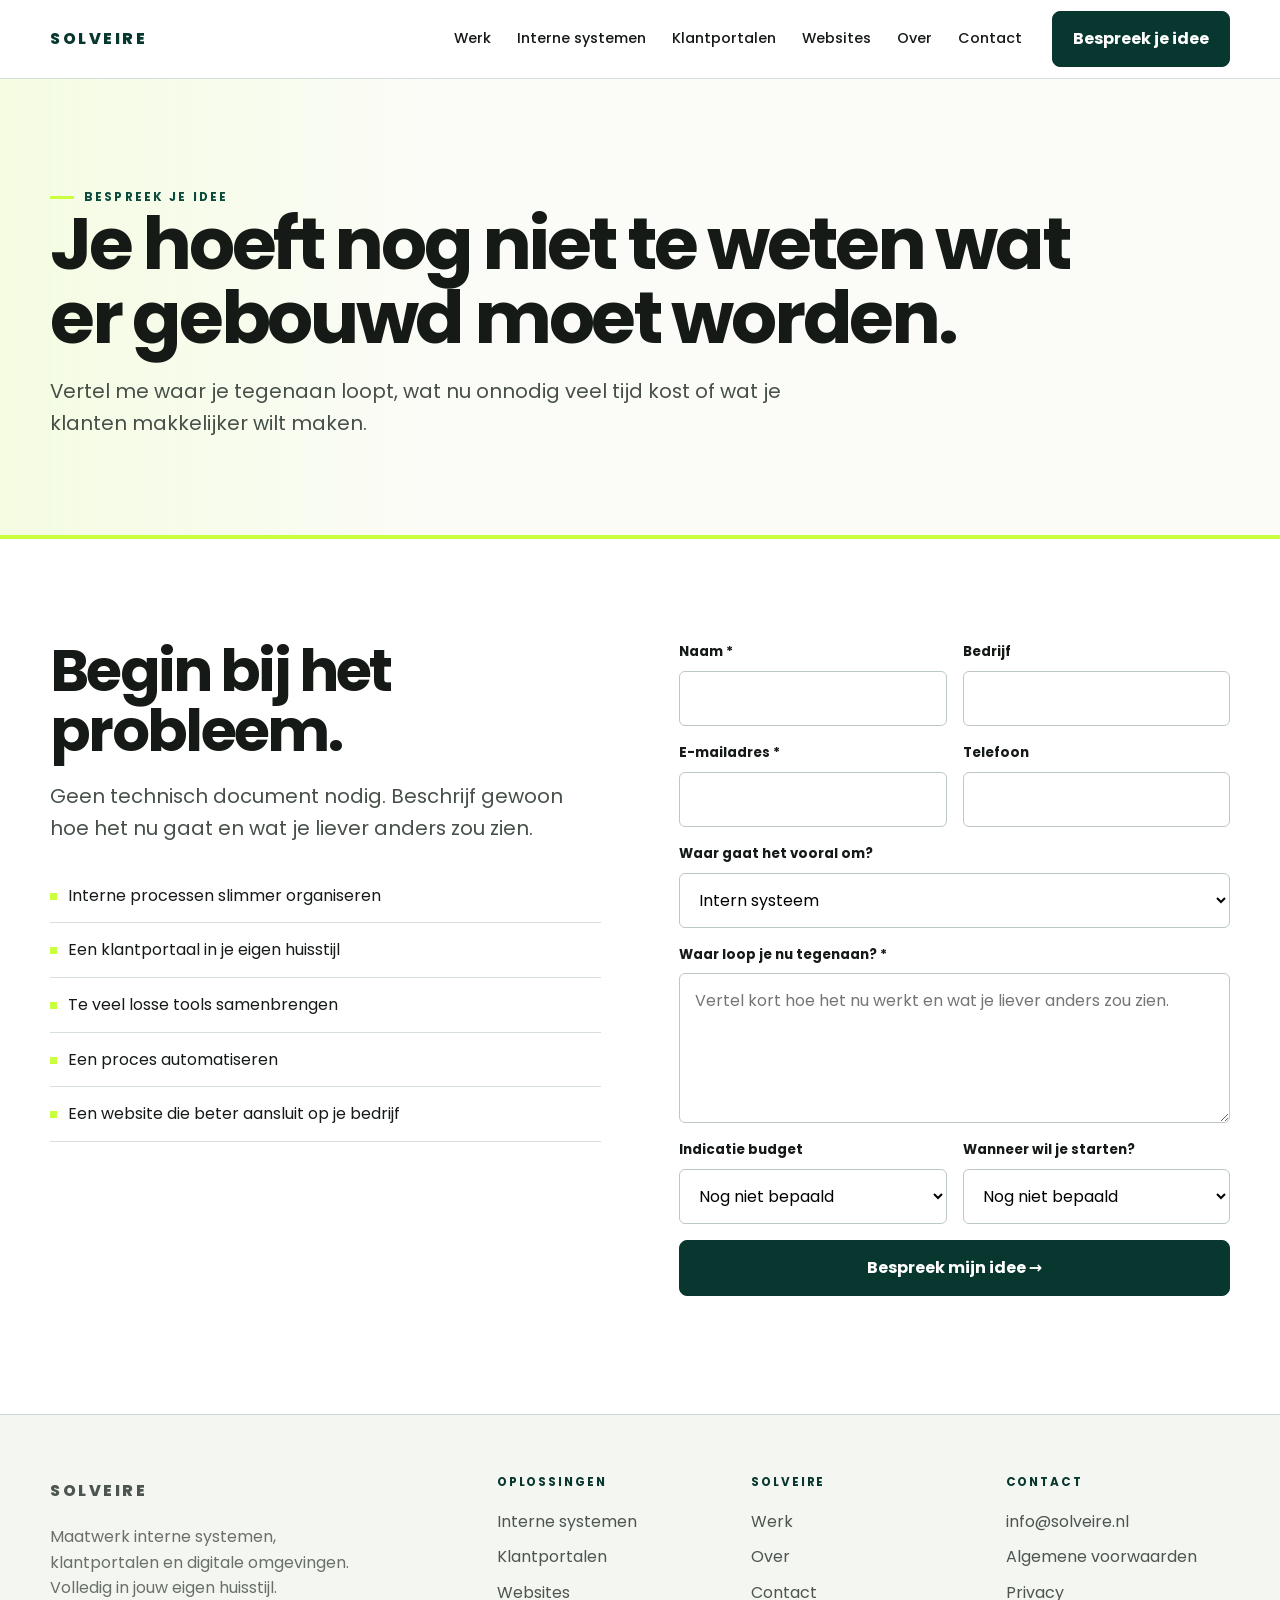
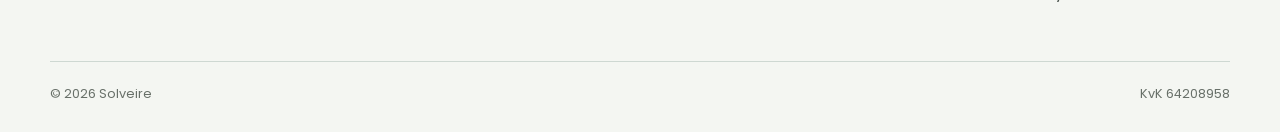
==== commit 11e0595f: "Clean contact page and remove broken photo intro" ====
--- a/contact/index.html
+++ b/contact/index.html
@@ -1,6 +1,6 @@
 <!doctype html><html lang="nl"><head><meta charset="utf-8"><meta name="viewport" content="width=device-width,initial-scale=1"><title>Contact | Bespreek je idee met Solveire</title><meta name="description" content="Vertel waar je bedrijf tegenaan loopt. Solveire denkt mee over een maatwerk intern systeem, klantportaal of website."><link rel="stylesheet" href="/assets/site.css"></head><body><header class="site-header"><div class="wrap nav"><a class="brand" href="/">SOLVEIRE</a><button class="menu-btn" data-menu aria-label="Menu">☰</button><nav class="nav-links"><a href="/werk/">Werk</a><a href="/interne-systemen/">Interne systemen</a><a href="/klantportalen/">Klantportalen</a><a href="/websites/">Websites</a><a href="/over/">Over</a><a href="/contact/">Contact</a></nav><a class="btn btn-primary" href="/contact/">Bespreek je idee</a></div></header>
 <main><section class="page-hero"><div class="wrap"><div class="eyebrow">Bespreek je idee</div><h1>Je hoeft nog niet te weten wat er gebouwd moet worden.</h1><p class="lead">Vertel me waar je tegenaan loopt, wat nu onnodig veel tijd kost of wat je klanten makkelijker wilt maken.</p></div></section>
-<section class="section contact-intro"><div class="wrap contact-photo-grid"><div class="photo-stage photo-stage-dark contact-photo"><img src="/assets/photos/portrait-close.webp" alt="Prescilla van Solveire"><div class="photo-ui-card"><small>GEWOON BEGINNEN BIJ HET PROBLEEM</small><strong>Je hoeft nog geen technisch plan te hebben.</strong></div></div><div><div class="eyebrow">Persoonlijk contact</div><h2>Vertel me wat er nu onnodig ingewikkeld gaat.</h2><p class="lead">Ik denk met je mee vanuit je proces. Niet vanuit een standaard pakket.</p></div></div></section><section class="section"><div class="wrap two-col"><div><h2>Begin bij het probleem.</h2><p class="lead">Geen technisch document nodig. Beschrijf gewoon hoe het nu gaat en wat je liever anders zou zien.</p><ul class="list"><li>Interne processen slimmer organiseren</li><li>Een klantportaal in je eigen huisstijl</li><li>Te veel losse tools samenbrengen</li><li>Een proces automatiseren</li><li>Een website die beter aansluit op je bedrijf</li></ul></div><form class="form" data-intake>
+<section class="section"><div class="wrap two-col"><div><h2>Begin bij het probleem.</h2><p class="lead">Geen technisch document nodig. Beschrijf gewoon hoe het nu gaat en wat je liever anders zou zien.</p><ul class="list"><li>Interne processen slimmer organiseren</li><li>Een klantportaal in je eigen huisstijl</li><li>Te veel losse tools samenbrengen</li><li>Een proces automatiseren</li><li>Een website die beter aansluit op je bedrijf</li></ul></div><form class="form" data-intake>
 <div class="form-grid"><div class="field"><label for="name">Naam *</label><input id="name" name="name" required></div><div class="field"><label for="company">Bedrijf</label><input id="company" name="company"></div></div>
 <div class="form-grid"><div class="field"><label for="email">E-mailadres *</label><input id="email" name="email" type="email" required></div><div class="field"><label for="phone">Telefoon</label><input id="phone" name="phone" type="tel"></div></div>
 <div class="field"><label for="project_type">Waar gaat het vooral om?</label><select id="project_type" name="project_type"><option>Intern systeem</option><option>Klantportaal</option><option>Processen automatiseren</option><option>Website op maat</option><option>Combinatie / weet ik nog niet</option></select></div>
--- a/assets/site.css
+++ b/assets/site.css
@@ -281,3 +281,216 @@
 @media(max-width:1050px){.hero-grid{grid-template-columns:1fr 1fr}.hero h1{font-size:clamp(3rem,5.2vw,4.6rem)}.showcase-main{width:88%}}
 @media(max-width:900px){.hero-grid,.founder-story-grid,.founder-cta-grid{grid-template-columns:1fr}.section-kicker,.showcase-head,.process-head{display:block}.section-kicker>p,.showcase-head>.lead,.process-head>.lead{max-width:700px;margin-top:20px}.solution-row{grid-template-columns:52px 1fr auto}.showcase-stage{padding:24px;min-height:620px}.showcase-main{width:100%}.showcase-phone{right:20px;bottom:20px}.founder-work{min-height:470px}.founder-work img{min-height:470px}}
 @media(max-width:620px){.hero{padding-top:54px}.hero-media{min-height:480px}.hero-media .software-backdrop{inset:62px 0 72px 40px}.hero-founder{width:48%;max-width:205px;left:-6px}.hero-orbit-one{width:320px;height:320px;right:-55px}.hero-orbit-two{width:210px;height:210px;right:10px}.dash-row{grid-template-columns:1fr 1fr}.dash-row>div:last-child{display:none}.activity:nth-of-type(2){display:none}.solution-row{grid-template-columns:38px 1fr}.solution-row>span{grid-column:2;margin-top:4px}.showcase-stage{min-height:auto;padding:14px 14px 330px}.ui-shell{grid-template-columns:92px 1fr}.ui-shell aside{padding:14px 10px}.ui-shell aside b{font-size:.7rem}.ui-shell aside a{font-size:.62rem}.ui-shell main{padding:16px}.ui-heading button{display:none}.ui-stats{grid-template-columns:1fr 1fr}.ui-stats>div:last-child{display:none}.showcase-phone{left:50%;right:auto;transform:translateX(-50%);bottom:22px}.showcase-label{left:14px;bottom:14px;transform:translateY(100%);display:none}.founder-cta{padding:80px 0}}
+
+/* Cross-page founder photography */
+.visual-story{overflow:hidden}
+.visual-story-grid{display:grid;grid-template-columns:1fr 1fr;gap:72px;align-items:center}
+.visual-story-grid.reverse .visual-story-copy{order:2}
+.visual-story-grid.reverse .photo-stage{order:1}
+.visual-story-copy{max-width:620px}
+.story-points{display:flex;flex-wrap:wrap;gap:10px;margin-top:30px}
+.story-points span{border:1px solid var(--line);padding:9px 12px;font-size:.76rem;font-weight:650;letter-spacing:.04em;background:#fff}
+.photo-stage{position:relative;min-height:520px;overflow:hidden;border-top:4px solid var(--lime)}
+.photo-stage img{width:100%;height:100%;min-height:520px;object-fit:cover;display:block}
+.photo-stage-dark{background:var(--emerald-deep)}
+.photo-stage-dark img{object-position:center 36%}
+.photo-stage-dark:after{content:"";position:absolute;inset:0;background:linear-gradient(180deg,rgba(7,55,46,0) 45%,rgba(7,55,46,.38) 100%)}
+.photo-stage-light{background:#ece7df}
+.photo-stage-light img{object-position:center top}
+.photo-stage-light:after{content:"";position:absolute;inset:0;background:linear-gradient(180deg,rgba(255,255,255,0) 55%,rgba(255,255,255,.2) 100%)}
+.photo-ui-card{position:absolute;z-index:2;right:22px;bottom:22px;width:min(70%,360px);background:#fff;color:var(--ink);padding:18px;border-left:4px solid var(--lime);box-shadow:var(--shadow)}
+.photo-ui-card small{display:block;font-size:.65rem;letter-spacing:.16em;color:var(--emerald);font-weight:700;margin-bottom:7px}
+.photo-ui-card strong{font-size:1rem;line-height:1.35;display:block}
+.photo-ui-card.light{background:rgba(255,255,255,.95)}
+.work-founder-band{background:#fbfcf8}
+.contact-intro{padding-bottom:40px}
+.contact-photo-grid{display:grid;grid-template-columns:.8fr 1.2fr;gap:70px;align-items:center}
+.contact-photo{min-height:500px}.contact-photo img{min-height:500px}
+@media(max-width:900px){
+  .visual-story-grid,.contact-photo-grid{grid-template-columns:1fr;gap:36px}
+  .visual-story-grid.reverse .visual-story-copy,.visual-story-grid.reverse .photo-stage{order:initial}
+  .photo-stage,.photo-stage img{min-height:440px}
+}
+@media(max-width:560px){
+  .photo-stage,.photo-stage img,.contact-photo,.contact-photo img{min-height:390px}
+  .photo-ui-card{right:14px;bottom:14px;width:calc(100% - 28px)}
+}
+
+
+/* Founder photography v3 — true section backgrounds */
+.hero-media{
+  min-height:610px;
+  overflow:visible;
+  background:
+    linear-gradient(90deg,rgba(255,255,255,0) 0 48%,rgba(255,255,255,.88) 74%,#fff 100%),
+    linear-gradient(180deg,rgba(255,255,255,0) 0 80%,#fff 100%),
+    radial-gradient(circle at 32% 50%,rgba(201,255,61,.16),transparent 34%);
+}
+.hero-founder{
+  left:-8px;
+  bottom:0;
+  width:min(46%,315px);
+  max-height:565px;
+  object-fit:contain;
+  filter:drop-shadow(0 22px 26px rgba(7,55,46,.10));
+  -webkit-mask-image:none;
+  mask-image:none;
+}
+.hero-media:before{
+  content:"";
+  position:absolute;
+  z-index:2;
+  left:-34px;
+  bottom:-2px;
+  width:390px;
+  height:150px;
+  background:linear-gradient(to top,#fff 8%,rgba(255,255,255,.90) 38%,transparent 100%);
+  pointer-events:none;
+}
+.hero-media:after{display:none}
+.hero-media .software-backdrop{z-index:1;inset:58px 0 82px 94px}
+.hero-note{z-index:4;background:#fff!important;backdrop-filter:none}
+
+/* Home founder story: image is part of the emerald section itself */
+.founder-story{
+  position:relative;
+  overflow:hidden;
+  background:
+    linear-gradient(90deg,rgba(7,55,46,.10) 0%,rgba(7,55,46,.62) 46%,var(--emerald-deep) 67%),
+    url('/assets/photos/work-laptop.webp') left center/52% auto no-repeat,
+    var(--emerald-deep);
+}
+.founder-story-grid{
+  grid-template-columns:1fr 1fr;
+  gap:0;
+  min-height:620px;
+}
+.founder-story .founder-work{visibility:hidden;min-height:620px;background:none;border:0}
+.founder-story .founder-work img{display:none}
+.founder-story .founder-work:after{display:none}
+.founder-story-copy{padding:78px 0 78px 58px;align-self:center;position:relative;z-index:2}
+
+/* Shared subpage photography: photos are now actual background layers */
+.visual-story{
+  position:relative;
+  overflow:hidden;
+  background:#fff;
+}
+.visual-story-grid{
+  min-height:560px;
+  gap:58px;
+}
+.photo-stage{
+  min-height:560px;
+  border:0!important;
+  background-color:transparent!important;
+  overflow:hidden;
+}
+.photo-stage img{display:none!important}
+.photo-stage:after,.photo-stage:before{display:none!important}
+.photo-ui-card{display:none!important}
+
+.photo-bg-work{
+  background:
+    linear-gradient(90deg,#fff 0%,rgba(255,255,255,.96) 30%,rgba(255,255,255,.58) 51%,rgba(255,255,255,0) 72%),
+    url('/assets/photos/work-laptop.webp') right center/55% auto no-repeat;
+}
+.photo-bg-portrait{
+  background:
+    linear-gradient(270deg,#fff 0%,rgba(255,255,255,.95) 28%,rgba(255,255,255,.52) 50%,rgba(255,255,255,0) 72%),
+    url('/assets/photos/portrait-close.webp') left center/53% auto no-repeat;
+}
+.photo-bg-work .visual-story-grid,
+.photo-bg-portrait .visual-story-grid{position:relative}
+.photo-bg-work .photo-stage,
+.photo-bg-portrait .photo-stage{visibility:hidden}
+
+/* Homepage lower CTA: portrait becomes a soft left-side background */
+.founder-cta{
+  position:relative;
+  overflow:hidden;
+  background:
+    linear-gradient(90deg,rgba(255,255,255,0) 0 28%,rgba(255,255,255,.70) 43%,#fff 61%),
+    linear-gradient(0deg,#fff 0%,rgba(255,255,255,0) 28%),
+    url('/assets/photos/portrait-close.webp') left 18% center/43% auto no-repeat,
+    #fff;
+}
+.founder-cta-grid{grid-template-columns:.78fr 1.22fr;gap:54px}
+.founder-cta .founder-portrait-wrap{visibility:hidden;min-height:560px;background:none}
+.founder-cta .founder-portrait-wrap img{display:none}
+.founder-cta .founder-portrait-wrap:after{display:none}
+
+/* About: same editorial treatment, no hard image box */
+.two-col .founder-portrait-wrap{
+  background:
+    linear-gradient(90deg,rgba(255,255,255,0) 0 70%,#fff 100%),
+    linear-gradient(0deg,#fff 0%,rgba(255,255,255,0) 24%),
+    url('/assets/photos/portrait-close.webp') center top/cover no-repeat;
+  min-height:540px;
+  max-width:480px;
+  overflow:hidden;
+}
+.two-col .founder-portrait-wrap img{display:none}
+.two-col .founder-portrait-wrap:after{display:none}
+.founder-caption{margin-top:8px}
+
+/* Contact: image sits behind the section, not in a separate panel */
+.contact-intro{
+  position:relative;
+  overflow:hidden;
+  background:
+    linear-gradient(90deg,rgba(255,255,255,0) 0 26%,rgba(255,255,255,.72) 44%,#fff 63%),
+    linear-gradient(0deg,#fff 0%,rgba(255,255,255,0) 25%),
+    url('/assets/photos/portrait-close.webp') left center/41% auto no-repeat,
+    #fff;
+}
+.contact-photo{visibility:hidden;min-height:520px}
+.contact-photo img{display:none}
+
+@media(max-width:900px){
+  .founder-story{
+    background:
+      linear-gradient(0deg,var(--emerald-deep) 0 46%,rgba(7,55,46,.15) 78%,rgba(7,55,46,.08) 100%),
+      url('/assets/photos/work-laptop.webp') top center/100% auto no-repeat,
+      var(--emerald-deep);
+  }
+  .founder-story-grid{grid-template-columns:1fr;min-height:760px}
+  .founder-story .founder-work{min-height:360px}
+  .founder-story-copy{padding:30px 0 68px}
+  .photo-bg-work,
+  .photo-bg-portrait{
+    background:
+      linear-gradient(0deg,#fff 0 44%,rgba(255,255,255,.18) 72%,rgba(255,255,255,0) 100%),
+      url('/assets/photos/work-laptop.webp') top center/100% auto no-repeat;
+  }
+  .photo-bg-portrait{
+    background:
+      linear-gradient(0deg,#fff 0 44%,rgba(255,255,255,.18) 72%,rgba(255,255,255,0) 100%),
+      url('/assets/photos/portrait-close.webp') top center/100% auto no-repeat;
+  }
+  .visual-story-grid{min-height:720px;align-content:end;padding-top:330px}
+  .founder-cta{
+    background:
+      linear-gradient(0deg,#fff 0 48%,rgba(255,255,255,.12) 75%,rgba(255,255,255,0) 100%),
+      url('/assets/photos/portrait-close.webp') top center/100% auto no-repeat,
+      #fff;
+  }
+  .founder-cta-grid{grid-template-columns:1fr;padding-top:330px}
+  .founder-cta .founder-portrait-wrap{display:none}
+  .contact-intro{
+    background:
+      linear-gradient(0deg,#fff 0 48%,rgba(255,255,255,.12) 75%,transparent 100%),
+      url('/assets/photos/portrait-close.webp') top center/100% auto no-repeat,
+      #fff;
+  }
+  .contact-photo-grid{padding-top:320px}
+  .contact-photo{display:none}
+}
+@media(max-width:560px){
+  .hero-media{min-height:440px}
+  .hero-founder{width:47%;max-width:185px}
+  .hero-media .software-backdrop{inset:54px 0 62px 40px}
+  .hero-media:before{width:230px;height:110px;left:-20px}
+  .visual-story-grid{padding-top:270px;min-height:650px}
+  .founder-cta-grid,.contact-photo-grid{padding-top:270px}
+}
